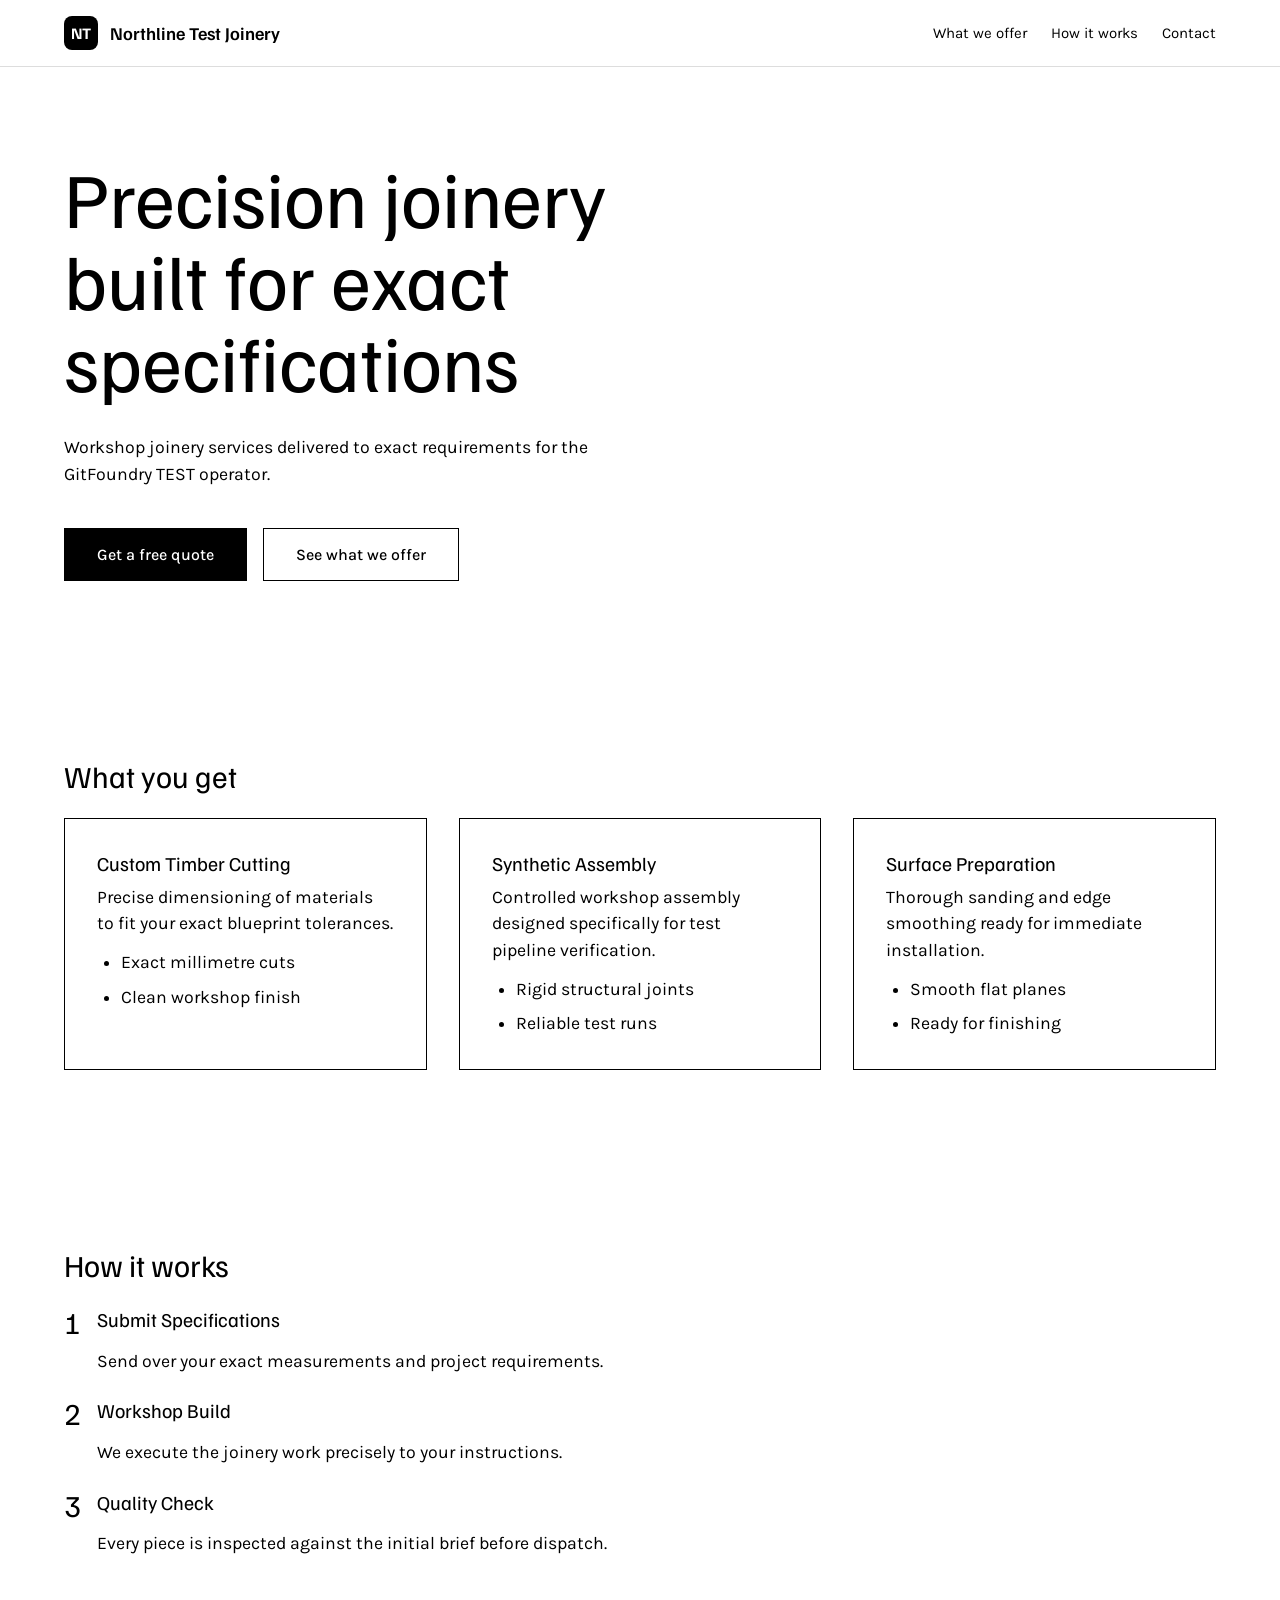
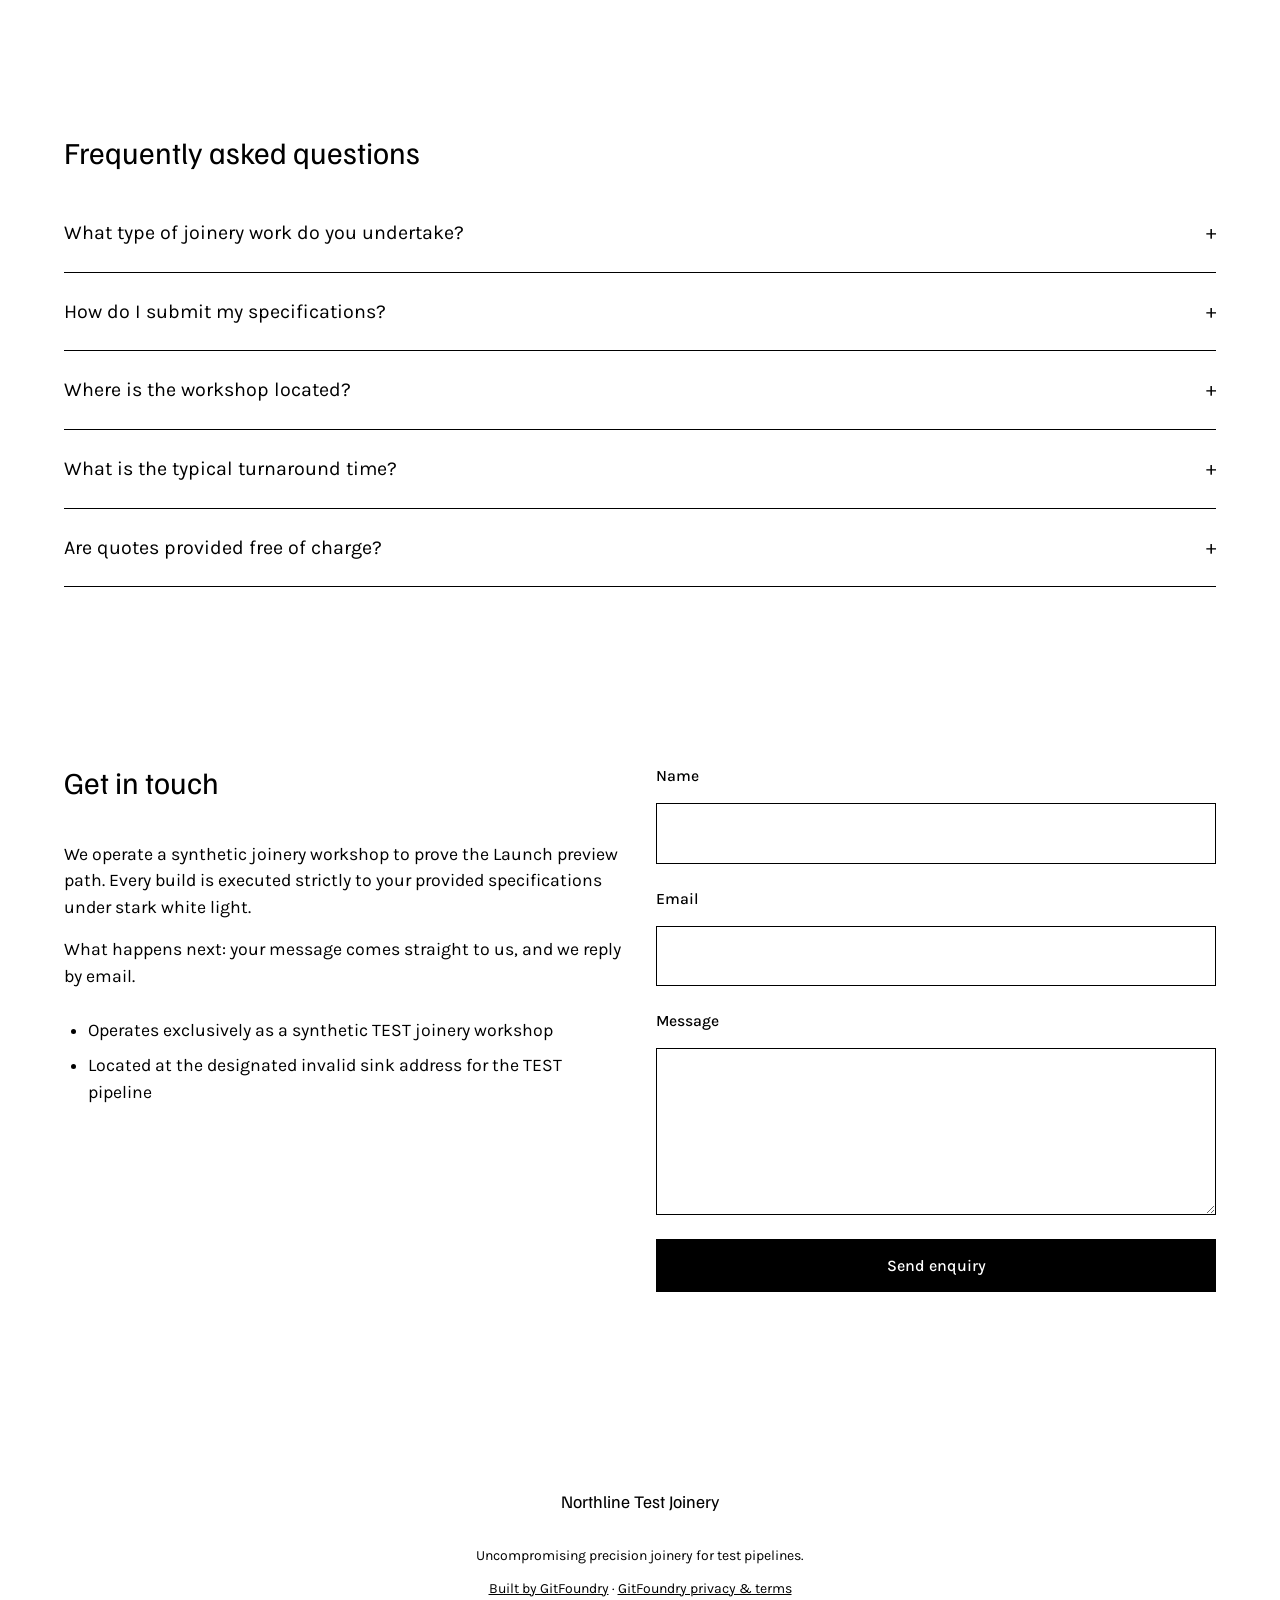
==== index.html @ b06164cd "GitFoundry candidate candidate_7e3136c881af3df0daf6dd16a09a8470bec62f436cf0f90c71e56662b619a2c9" ====
<!DOCTYPE html>
<html lang="en">
<head>
  <meta charset="UTF-8">
  <meta name="viewport" content="width=device-width, initial-scale=1.0">
  <title>Northline Test Joinery — Precision joinery built for exact specifications</title>
  <meta name="description" content="Northline Test Joinery provides precise synthetic joinery workshop services for the GitFoundry TEST operator. Contact us today to discuss your exact requirements.">
  <link rel="icon" href="favicon.svg" type="image/svg+xml">
  <link href="https://fonts.googleapis.com/css2?family=Familjen+Grotesk:wght@400..700&family=Karla:wght@300..800&display=swap" rel="stylesheet">
  <link rel="stylesheet" href="styles.css">
  <noscript><style>
  .menu-toggle { display: none !important; }
  </style></noscript>
  <meta property="og:title" content="Northline Test Joinery">
  <meta property="og:description" content="Northline Test Joinery provides precise synthetic joinery workshop services for the GitFoundry TEST operator. Contact us today to discuss your exact requirements.">
  <meta property="og:image" content="og-image.png">
  <meta property="og:url" content="index.html">
  <meta property="og:type" content="website">
  <meta name="twitter:card" content="summary_large_image">
  <script type="application/ld+json">{"@context":"https://schema.org","@type":"ProfessionalService","name":"Northline Test Joinery","description":"We operate a synthetic joinery workshop to prove the Launch preview path. Every build is executed strictly to your provided specifications under stark white light."}</script>
</head>
<body>
<a class="skip-link" href="#main">Skip to content</a>
<header class="site-header" data-mobile-nav-open="false">
  <div class="site-header__inner">
    <a class="brand" href="index.html">
      <span class="brand__mark" aria-hidden="true">NT</span>
      <span class="brand__wordmark">Northline Test Joinery</span>
    </a>
    <button type="button" class="menu-toggle" data-mobile-nav-toggle aria-controls="primary-nav" aria-expanded="false" aria-label="Toggle navigation">
      <span class="menu-toggle__bar" aria-hidden="true"></span>
      <span class="menu-toggle__bar" aria-hidden="true"></span>
      <span class="menu-toggle__bar" aria-hidden="true"></span>
    </button>
    <nav class="primary-nav" id="primary-nav" aria-label="Primary">
      <a href="#features-grid">What we offer</a>
      <a href="#how-it-works">How it works</a>
      <a href="#contact-block">Contact</a>
    </nav>
  </div>
</header>

<main id="main">
<section data-section="hero-split" data-surface="dominant" id="hero-split" class="hero-split">
  <div class="container hero-split__inner">
    <div class="hero-split__text">
      <h1 class="hero-split__headline">Precision joinery built for exact specifications</h1>
      <p class="hero-split__sub">Workshop joinery services delivered to exact requirements for the GitFoundry TEST operator.</p>
      <div class="hero-split__ctas">
        <a href="#contact" class="btn btn--primary">Get a free quote</a>
        <a href="#features-grid" class="btn btn--ghost">See what we offer</a>
      </div>
    </div>

  </div>
</section>
<section data-section="features-grid" data-surface="dominant" id="features-grid" class="features-grid">
  <div class="container">
    <h2 class="features-grid__title">What you get</h2>
    <div class="features-grid__cards">
      <article class="feature-card">
        <h3 class="feature-card__title">Custom Timber Cutting</h3>
        <p class="feature-card__desc">Precise dimensioning of materials to fit your exact blueprint tolerances.</p>
        <ul class="feature-card__bullets"><li>Exact millimetre cuts</li><li>Clean workshop finish</li></ul>
      </article>
      <article class="feature-card">
        <h3 class="feature-card__title">Synthetic Assembly</h3>
        <p class="feature-card__desc">Controlled workshop assembly designed specifically for test pipeline verification.</p>
        <ul class="feature-card__bullets"><li>Rigid structural joints</li><li>Reliable test runs</li></ul>
      </article>
      <article class="feature-card">
        <h3 class="feature-card__title">Surface Preparation</h3>
        <p class="feature-card__desc">Thorough sanding and edge smoothing ready for immediate installation.</p>
        <ul class="feature-card__bullets"><li>Smooth flat planes</li><li>Ready for finishing</li></ul>
      </article>
    </div>
  </div>
</section>
<section data-section="how-it-works" data-surface="dominant" id="how-it-works" class="how-it-works">
  <div class="container">
    <h2 class="how-it-works__title">How it works</h2>
    <ol class="how-it-works__steps">
      <li class="how-step">
        <span class="how-step__num" aria-hidden="true">1</span>
        <div class="process-step__body">
        <h3 class="how-step__heading">Submit Specifications</h3>
        <p class="how-step__desc">Send over your exact measurements and project requirements.</p>
        </div>
      </li>
      <li class="how-step">
        <span class="how-step__num" aria-hidden="true">2</span>
        <div class="process-step__body">
        <h3 class="how-step__heading">Workshop Build</h3>
        <p class="how-step__desc">We execute the joinery work precisely to your instructions.</p>
        </div>
      </li>
      <li class="how-step">
        <span class="how-step__num" aria-hidden="true">3</span>
        <div class="process-step__body">
        <h3 class="how-step__heading">Quality Check</h3>
        <p class="how-step__desc">Every piece is inspected against the initial brief before dispatch.</p>
        </div>
      </li>
    </ol>
  </div>
</section>
<section data-section="faq-accordion" data-surface="dominant" id="faq-accordion" class="faq-accordion">
  <div class="container">
    <h2 class="faq-accordion__title">Frequently asked questions</h2>
    <div class="faq-accordion__list">
      <details class="faq-item">
        <summary class="faq-item__question">What type of joinery work do you undertake?</summary>
        <div class="faq-item__answer"><p>We handle synthetic joinery workshop tasks exclusively designed to prove the Launch preview path and meet test pipeline specifications.</p></div>
      </details>
      <details class="faq-item">
        <summary class="faq-item__question">How do I submit my specifications?</summary>
        <div class="faq-item__answer"><p>Send your exact requirements directly through our contact form or call us to discuss your build parameters.</p></div>
      </details>
      <details class="faq-item">
        <summary class="faq-item__question">Where is the workshop located?</summary>
        <div class="faq-item__answer"><p>Our workshop operates at the designated invalid sink address required by the TEST pipeline.</p></div>
      </details>
      <details class="faq-item">
        <summary class="faq-item__question">What is the typical turnaround time?</summary>
        <div class="faq-item__answer"><p>Turnaround depends on the complexity of your test requirements. Contact us directly for a clear schedule on your build.</p></div>
      </details>
      <details class="faq-item">
        <summary class="faq-item__question">Are quotes provided free of charge?</summary>
        <div class="faq-item__answer"><p>Yes. We review your specifications and provide a straightforward quote before any workshop work begins.</p></div>
      </details>
    </div>
  </div>
</section>
<section data-section="contact-block" data-surface="dominant" id="contact" class="contact-block">
  <div class="container contact-block__inner" id="contact-block">
    <div class="contact-block__info">
      <h2 class="contact-block__title">Get in touch</h2>
      <p class="contact-block__about">We operate a synthetic joinery workshop to prove the Launch preview path. Every build is executed strictly to your provided specifications under stark white light.</p>
      <p class="contact-block__promise">What happens next: your message comes straight to us, and we reply by email.</p>
      <ul class="contact-block__signals"><li>Operates exclusively as a synthetic TEST joinery workshop</li><li>Located at the designated invalid sink address for the TEST pipeline</li></ul>
    </div>
    <form class="contact-block__form" action="https://gitfoundry-worker-test.gitfoundry.workers.dev/api/site-enquiry" method="POST">
      <input type="hidden" name="subject" value="Enquiry from Northline Test Joinery">
      <input type="hidden" name="page" value="index.html">
      <input type="text" name="_gotcha" tabindex="-1" autocomplete="off" aria-hidden="true" style="position:absolute;left:-9999px">
      <div class="form-field">
        <label for="contact-name" class="form-label">Name</label>
        <input id="contact-name" name="name" type="text" class="form-input" autocomplete="name" required>
      </div>
      <div class="form-field">
        <label for="contact-email" class="form-label">Email</label>
        <input id="contact-email" name="email" type="email" class="form-input" autocomplete="email" required>
      </div>
      <div class="form-field">
        <label for="contact-message" class="form-label">Message</label>
        <textarea id="contact-message" name="message" class="form-textarea" rows="5" required></textarea>
      </div>
      <button type="submit" class="btn btn--primary">Send enquiry</button>
    </form>
  </div>
</section>
</main>
<footer class="site-footer">
  <div class="container site-footer__inner">
    <p class="site-footer__brand">Northline Test Joinery</p>
    <p class="site-footer__tagline">Uncompromising precision joinery for test pipelines.</p>
    <p class="site-footer__built"><a href="https://gitfoundry.co.uk">Built by GitFoundry</a> · <a href="https://gitfoundry.co.uk/legal">GitFoundry privacy &amp; terms</a></p>
  </div>
</footer>
  <script src="mobile-nav.js" defer></script>
</body>
</html>
---- styles.css ----
/* Composable design stylesheet for style "stykka-b43fdb3c-85e9-4282-9262-1d3deb4b679d". */
/* Compiled from reviewed style data by lib/design-css.mjs. The model never writes this file. */
:root {
  --colour-dominant: #ffffff;
  --colour-on-dominant: #000000;
  --colour-supporting: #000000;
  --colour-on-supporting: #ffffff;
  --colour-accent: #000000;
  --colour-on-accent: #ffffff;
  --colour-muted: #000000;
  --colour-border: #000000;
  --colour-focus: #000000;
  --colour-on-dark-focus: #ffffff;
  --colour-error: #6b0014;
  --colour-success: #0b3d20;
  --font-display: "Familjen Grotesk", Georgia, "Times New Roman", serif;
  --font-body: "Karla", -apple-system, BlinkMacSystemFont, "Segoe UI", Roboto, Helvetica, Arial, sans-serif;
  --text-display: clamp(3.482rem, 3.0140000000000002rem + 2.34vw, 5.12rem);
  --leading-display: 1.05;
  --tracking-display: -0.02em;
  --weight-display: 400;
  --text-h1: clamp(2.176rem, 1.8834285714285715rem + 1.4628571428571429vw, 3.2rem);
  --leading-h1: 1.1;
  --tracking-h1: -0.015em;
  --weight-h1: 400;
  --text-h2: clamp(1.375rem, 1.1964285714285714rem + 0.8928571428571428vw, 2rem);
  --leading-h2: 1.15;
  --tracking-h2: -0.01em;
  --weight-h2: 400;
  --text-h3: clamp(1.125rem, 1.0892857142857142rem + 0.17857142857142858vw, 1.25rem);
  --leading-h3: 1.25;
  --tracking-h3: 0em;
  --weight-h3: 400;
  --text-body: clamp(1rem, 0.9642857142857143rem + 0.17857142857142858vw, 1.125rem);
  --leading-body: 1.5;
  --tracking-body: 0em;
  --weight-body: 400;
  --text-small: 0.875rem;
  --leading-small: 1.4;
  --tracking-small: 0em;
  --weight-small: 400;
  --text-label: clamp(0.875rem, 0.8392857142857143rem + 0.17857142857142858vw, 1rem);
  --leading-label: 1.4;
  --tracking-label: 0.01em;
  --weight-label: 500;
  --text-button: 1rem;
  --leading-button: 1.2;
  --tracking-button: 0em;
  --weight-button: 500;
  --measure: 79ch;
  --space-0: 0.25rem;
  --space-1: 0.5rem;
  --space-2: 0.75rem;
  --space-3: 1rem;
  --space-4: 1.5rem;
  --space-5: 2rem;
  --space-6: 3rem;
  --space-7: 4rem;
  --space-8: 6rem;
  --gutter: clamp(1rem, 0.7142857142857143rem + 1.4285714285714286vw, 2rem);
  --section-gap: clamp(3rem, 2.142857142857143rem + 4.285714285714286vw, 6rem);
  --content-max: 72rem;
  --radius: 0rem;
  --shadow: none;
  --colour-action: var(--colour-supporting);
  --colour-on-action: var(--colour-on-supporting);
  --card-border: 1px solid var(--colour-border);
  --card-shadow: none;
  --control-min-height: 44px;
  --motion-fast: 120ms;
  --motion-normal: 200ms;
  --motion-slow: 320ms;
  --easing: cubic-bezier(0.2, 0, 0, 1);
}

*, *::before, *::after { box-sizing: border-box; }

body {
  margin: 0;
  font-family: var(--font-body);
  font-size: var(--text-body);
  line-height: var(--leading-body);
  background: var(--colour-dominant);
  color: var(--colour-on-dominant);
  overflow-wrap: anywhere;
}

/* anywhere, not break-word: only anywhere shrinks the min-content size, so a
   long word in a grid or flex child wraps instead of widening its track and
   bursting the page under 200% text enlargement. */
h1, h2, h3 { text-wrap: balance; overflow-wrap: anywhere; }

h1 {
  font-family: var(--font-display);
  font-size: var(--text-h1);
  font-weight: var(--weight-h1);
  line-height: var(--leading-h1);
  letter-spacing: var(--tracking-h1)em;
  margin-block: var(--space-6) var(--space-4);
}

h2 {
  font-family: var(--font-display);
  font-size: var(--text-h2);
  font-weight: var(--weight-h2);
  line-height: var(--leading-h2);
  letter-spacing: var(--tracking-h2)em;
  margin-block: var(--space-6) var(--space-3);
}

h3 {
  font-family: var(--font-display);
  font-size: var(--text-h3);
  font-weight: var(--weight-h3);
  line-height: var(--leading-h3);
  letter-spacing: var(--tracking-h3)em;
  margin-block: var(--space-5) var(--space-3);
}

p { max-width: var(--measure); }

small {
  font-size: var(--text-small);
  line-height: var(--leading-small);
}

label, .form-label {
  display: block;
  font-size: var(--text-label);
  font-weight: var(--weight-label);
  line-height: var(--leading-label);
  letter-spacing: var(--tracking-label)em;
  margin-block-end: var(--space-1);
}

.page-title {
  font-family: var(--font-display);
  font-size: var(--text-display);
  font-weight: var(--weight-display);
  line-height: var(--leading-display);
  letter-spacing: var(--tracking-display)em;
  /* An inner page's title sits outside a container: keep it inside the same gutters. */
  width: min(100% - (2 * var(--gutter)), var(--content-max));
  margin-inline: auto;
  padding-block-start: var(--section-gap);
  overflow-wrap: anywhere;
}

/* Semantic surfaces: every section colour resolves through these variables,
   so text always sits on its measured on-colour. */
[data-surface="dominant"] {
  --surface: var(--colour-dominant);
  --ink: var(--colour-on-dominant);
  background: var(--surface);
  color: var(--ink);
}

[data-surface="supporting"] {
  --surface: var(--colour-supporting);
  --ink: var(--colour-on-supporting);
  background: var(--surface);
  color: var(--ink);
}

[data-surface] :is(h1, h2, h3, p) { color: inherit; }

/* Plain links inherit their surface ink. Button-links are excluded: their
   colours come from the button rules below, and this selector would otherwise
   out-specify .btn--primary and paint accent buttons in body text. */
[data-surface] a:not(.btn) { color: inherit; }

/* Document rhythm: tight groups, generous separation. */
.container {
  width: min(100% - (2 * var(--gutter)), var(--content-max));
  margin-inline: auto;
}

main > section { padding-block: var(--section-gap); }

/* Hero compositions. */
.hero-centered__inner,
.hero-split__inner,
.hero-banner__inner {
  display: grid;
  gap: var(--space-5);
  align-items: center;
}

.hero-centered__headline,
.hero-split__headline,
.hero-banner__headline {
  font-family: var(--font-display);
  font-size: var(--text-display);
  font-weight: var(--weight-display);
  line-height: var(--leading-display);
  letter-spacing: var(--tracking-display)em;
  margin-block: 0 var(--space-3);
  /* No ch cap here: ch scales with font-size, so it cannot constrain a
     headline that is simply too large for its copy. Length is governed by the
     display scale in the style record instead. */
}

.hero-note {
  padding: var(--space-5);
  border-radius: var(--radius);
}

/* Feature compositions. */
.features-list__items { list-style: none; margin: 0; padding: 0; display: grid; gap: var(--space-4); }
.features-grid__cards { display: grid; gap: var(--space-5); }
.feature-card {
  padding: var(--space-5);
  border: var(--card-border);
  border-radius: var(--radius);
  box-shadow: var(--card-shadow);
}

/* Founder composition. */
.founder-story__inner { display: grid; gap: var(--space-5); align-items: start; }
.founder-story__image img { width: 100%; height: auto; display: block; border-radius: var(--radius); }

/* Process compositions. */
.process-steps__list,
.how-it-works__steps { list-style: none; margin: 0; padding: 0; display: grid; gap: var(--space-4); }

/* FAQ disclosures. */
details.faq-item { border-block-end: 1px solid var(--colour-border); padding-block: var(--space-3); }
details.faq-item summary {
  cursor: pointer;
  font-size: var(--text-h3);
  font-weight: var(--weight-h3);
  padding-block: var(--space-1);
  min-height: 44px;
}

/* Conversion compositions. */
.waitlist-capture__row { display: grid; gap: var(--space-3); }
.contact-block__inner { display: grid; gap: var(--space-5); }

/* Section roots: in-page anchors land with breathing room. Listing every
   root also keeps validator class coverage honest on the new path. */
.hero-centered,
.hero-split,
.hero-banner,
.features-list,
.features-grid,
.problem-solution,
.founder-story,
.process-steps,
.how-it-works,
.faq-accordion,
.cta-banner,
.waitlist-capture,
.contact-block,
.editorial-intro,
.manifesto-band,
.outcomes-band,
.capability-rows,
.work-index,
.image-triptych,
.client-logos { scroll-margin-top: var(--space-4); }

.waitlist-capture__inner { display: grid; gap: var(--space-4); align-content: start; }

/* Section element vocabulary: every class the catalogue renderers emit gets
   a token-driven rule, so validator class coverage holds on the new path. */
.hero-centered__copy,
.hero-split__text {
  display: grid;
  gap: var(--space-3);
  align-content: start;
}

.hero-centered__kicker,
.process-steps__eyebrow,
.founder-story__eyebrow,
.waitlist-capture__eyebrow,
.problem-solution__label {
  font-size: var(--text-label);
  font-weight: var(--weight-label);
  line-height: var(--leading-label);
  letter-spacing: var(--tracking-label)em;
  margin-block: 0 var(--space-2);
}

.hero-centered__sub,
.hero-split__sub,
.hero-banner__sub {
  font-size: var(--text-body);
  line-height: var(--leading-body);
  margin-block: 0 var(--space-4);
}

.hero-centered__ctas,
.hero-split__ctas {
  display: flex;
  flex-wrap: wrap;
  gap: var(--space-3);
  align-items: center;
}

/* WCAG 2.5.8 gives a standalone link a 24px minimum target. Declare it: left
   to the body leading, a style with tighter leading drops under the floor. */
.hero-centered__text-link {
  font-weight: var(--weight-button);
  text-underline-offset: 3px;
  display: inline-flex;
  align-items: center;
  min-height: 24px;
}

.hero-note {
  padding: var(--space-5);
  border-radius: var(--radius);
}

.hero-note__label {
  font-size: var(--text-label);
  font-weight: var(--weight-label);
  letter-spacing: var(--tracking-label)em;
  margin-block: 0 var(--space-2);
}

.hero-note__title {
  font-family: var(--font-display);
  font-size: var(--text-h3);
  font-weight: var(--weight-h3);
  line-height: var(--leading-h3);
  margin-block: 0 var(--space-2);
}

.hero-note__rule {
  border-block-start: 1px solid currentColor;
  opacity: 0.55;
  margin-block: var(--space-3);
}

.hero-note__body { margin-block: 0 var(--space-2); }
.hero-note__signoff { font-size: var(--text-small); margin-block: 0; }

.hero-split__image img { width: 100%; height: auto; display: block; border-radius: var(--radius); }

.features-list__title,
.features-grid__title,
.process-steps__title,
.how-it-works__title,
.faq-accordion__title,
.founder-story__title,
.contact-block__title,
.waitlist-capture__title,
.problem-solution__headline {
  font-family: var(--font-display);
  font-size: var(--text-h2);
  font-weight: var(--weight-h2);
  line-height: var(--leading-h2);
  letter-spacing: var(--tracking-h2)em;
  margin-block: 0 var(--space-4);
}

.hero-centered__inner:not(:has(.hero-note)) { grid-template-columns: 1fr; }

.features-list__item {
  display: grid;
  grid-template-columns: 1fr;
  gap: var(--space-3);
  padding-block: var(--space-3);
  border-block-start: 1px solid var(--colour-border);
}

.features-list__item:last-child { border-block-end: 1px solid var(--colour-border); }

.features-list__num {
  font-family: var(--font-display);
  font-size: var(--text-h3);
  font-weight: var(--weight-h3);
}

.features-list__body { display: grid; gap: var(--space-1); align-content: start; }

.features-list__name,
.feature-card__title,
.process-step__heading,
.how-step__heading {
  font-family: var(--font-display);
  font-size: var(--text-h3);
  font-weight: var(--weight-h3);
  line-height: var(--leading-h3);
  margin-block: 0 var(--space-1);
}

.features-list__desc,
.feature-card__desc,
.process-step__desc,
.how-step__desc { margin-block: 0; }

.features-list__bullets,
.feature-card__bullets,
.founder-story__signals,
.contact-block__signals {
  margin: var(--space-2) 0 0;
  padding-inline-start: var(--space-4);
  display: grid;
  gap: var(--space-1);
}

.problem-solution__inner { display: grid; gap: var(--space-5); }
.problem-solution__problem, .problem-solution__answer { display: grid; gap: var(--space-2); align-content: start; }
.problem-solution__body { margin-block: 0; }
.problem-solution__product {
  font-family: var(--font-display);
  font-size: var(--text-h3);
  font-weight: var(--weight-h3);
  margin-block: 0;
}

.founder-story__text { display: grid; gap: var(--space-2); align-content: start; }
.founder-story__body { margin-block: 0; }
.founder-story__subhead {
  font-family: var(--font-display);
  font-size: var(--text-h3);
  font-weight: var(--weight-h3);
  margin-block: var(--space-3) var(--space-1);
}
.founder-story__steps { margin: 0; padding-inline-start: var(--space-4); display: grid; gap: var(--space-1); }
.founder-story--no-image .founder-story__inner { grid-template-columns: 1fr; }

.process-steps__intro { display: grid; gap: var(--space-1); margin-block-end: var(--space-4); }
.process-step,
.how-step {
  display: grid;
  grid-template-columns: auto 1fr;
  gap: var(--space-3);
}
.process-step__body { display: grid; gap: var(--space-1); align-content: start; }
.process-step__num,
.how-step__num {
  font-family: var(--font-display);
  font-size: var(--text-h2);
  font-weight: var(--weight-h2);
  line-height: 1;
}

.faq-accordion__list { display: grid; }
.faq-item__question { display: flex; justify-content: space-between; align-items: baseline; gap: var(--space-3); cursor: pointer; list-style: none; }
.faq-item__question::-webkit-details-marker { display: none; }
.faq-item__question::after { content: "+"; flex: 0 0 auto; }
details[open] > .faq-item__question::after { content: "−"; }
.faq-item__answer p { margin-block: var(--space-2) 0; }

.cta-banner__inner { display: grid; gap: var(--space-3); justify-items: start; }
.cta-banner__hook { font-size: var(--text-h3); line-height: var(--leading-h3); margin-block: 0; }

.waitlist-capture__intro { display: grid; gap: var(--space-1); }
.waitlist-capture__form { display: grid; gap: var(--space-3); }
.waitlist-capture__label { margin-block-end: 0; }
/* 2026-09-10 — was white-space: nowrap, which defeated the grid/flex
   blowout guard (.waitlist-capture__row > *, line ~562) that every other
   button in this design system relies on to wrap instead of bursting the
   page under text enlargement. Explicit white-space: normal documents that
   decision and keeps this selector defined (validate-site.mjs requires
   every rendered class to have a rule). */
.waitlist-capture__btn { white-space: normal; }

.contact-block__info { display: grid; gap: var(--space-3); align-content: start; }
.contact-block__about,
.contact-block__hours,
.contact-block__promise { margin-block: 0; }
.contact-block__form { display: grid; gap: 0; align-content: start; }

.site-footer__inner { display: grid; gap: var(--space-2); }
.site-footer__brand { font-family: var(--font-display); font-weight: var(--weight-h3); }
.site-footer__tagline,
.site-footer__built { font-size: var(--text-small); margin-block: 0; }
/* The credit link must read on the footer's own surface, not the browser's default blue. */
.site-footer__built a { color: inherit; text-decoration: underline; }

/* Actions: primary rides the accent pair, secondary the supporting pair. */
.btn, button {
  font-family: var(--font-body);
  font-size: var(--text-button);
  font-weight: var(--weight-button);
  line-height: var(--leading-button);
  letter-spacing: var(--tracking-button)em;
}

.btn {
  display: inline-flex;
  align-items: center;
  justify-content: center;
  min-height: var(--control-min-height);
  padding: var(--space-3) var(--space-5);
  border-radius: var(--radius);
  text-decoration: none;
  border: 1px solid transparent;
}

.btn--primary {
  background: var(--colour-action);
  color: var(--colour-on-action);
}

.btn--ghost {
  background: transparent;
  border-color: currentColor;
  color: var(--colour-supporting);
}

[data-surface="supporting"] .btn--ghost { color: var(--colour-on-supporting); }

/* Form controls. */
.form-input, .form-textarea, .waitlist-capture__input {
  width: 100%;
  min-height: var(--control-min-height);
  padding: var(--space-3);
  font: inherit;
  color: inherit;
  background: transparent;
  border: 1px solid var(--colour-border);
  border-radius: var(--radius);
}

.form-field { display: grid; gap: var(--space-1); margin-block-end: var(--space-4); }
.form-error { color: var(--colour-error); font-weight: 600; }

/* Grid/flex blowout guard: text-bearing grid and flex children must shrink
   below their min-content size, or a long word bursts the page under text
   enlargement instead of wrapping. */
.hero-centered__inner > *,
.hero-split__inner > *,
.features-grid__cards > *,
.founder-story__inner > *,
.contact-block__inner > *,
.waitlist-capture__inner > *,
.waitlist-capture__row > *,
.problem-solution__inner > *,
.cta-banner__inner > *,
.hero-centered__ctas > *,
.hero-split__ctas > * {
  min-width: 0;
}

/* Navigation tokens for the polish-installed header. The header block owns
   colours and type size; these additive rules own layout and touch targets.
   (An earlier .site-nav block styled nothing — the header emits
   .primary-nav — so these target the real classes.) */
.primary-nav { display: flex; flex-wrap: wrap; gap: var(--space-3); align-items: center; }
.primary-nav a { text-decoration: none; padding-block: 0.25rem; }
.primary-nav a:hover { text-decoration: underline; text-underline-offset: 3px; }

/* The shared header toggle ships at 38px; the product default is 44px.
   min-height here does not disturb the header block's own box rules. */
.menu-toggle { min-height: 44px; }

/* Footer. */
.site-footer { padding-block: var(--section-gap) var(--space-5); }

/* State changes only: focus, hover, pressed. No entrance choreography, and
   never opacity zero as a prerequisite for visible content. */
a, button, .btn, input, textarea, summary {
  transition:
    color var(--motion-fast) var(--easing),
    background-color var(--motion-normal) var(--easing),
    border-color var(--motion-fast) var(--easing),
    box-shadow var(--motion-normal) var(--easing);
}

a:hover { text-decoration-thickness: 2px; }
.btn--primary:hover { filter: brightness(1.06); }
.btn--primary:active { filter: brightness(0.96); }
.btn:disabled, button:disabled { opacity: 0.55; cursor: not-allowed; }

:focus-visible {
  outline: 3px solid var(--colour-focus);
  outline-offset: 2px;
}

[data-surface="supporting"] :focus-visible { outline-color: var(--colour-on-dark-focus); }

@media (prefers-reduced-motion: reduce) {
  *, *::before, *::after {
    animation-duration: 0.01ms !important;
    animation-iteration-count: 1 !important;
    transition-duration: 0.01ms !important;
    scroll-behavior: auto !important;
  }
  html { scroll-behavior: auto; }
}

/* ── Hero atmosphere ───────────────────────────────────────────────────────
   A colour field drawn from the style's own palette. No image file, nothing
   licensed, nothing to store, and each style tints itself. Overlapping soft
   radial gradients read as depth the way a photograph does, without one.
   The scrim is what guarantees the text contrast — a gradient behind text
   cannot be measured, so it is never trusted on its own. */
.hero-atmosphere {
  position: relative;
  isolation: isolate;
  display: grid;
  align-items: end;
  min-height: min(86vh, 44rem);
  overflow: hidden;
  background: var(--colour-dominant);
  color: var(--colour-on-dominant);
}

.hero-atmosphere__field {
  position: absolute;
  inset: 0;
  z-index: -2;
  background: radial-gradient(120% 90% at 14% 12%, color-mix(in oklab, var(--colour-accent) 16%, var(--colour-dominant)) 0%, transparent 62%),
    radial-gradient(110% 100% at 86% 78%, color-mix(in oklab, var(--colour-muted) 12%, var(--colour-dominant)) 0%, transparent 70%),
    var(--colour-dominant);
}

/* Fixed, measurable darkening so the on-supporting ink always clears its
   contrast threshold regardless of where the gradient stops happen to land. */
.hero-atmosphere__scrim {
  position: absolute;
  inset: 0;
  z-index: -1;
  background: linear-gradient(to top, rgba(255, 255, 255, 0.35) 0%, rgba(255, 255, 255, 0.15) 60%, rgba(255, 255, 255, 0.05) 100%);
}

.hero-atmosphere__inner {
  padding-block: var(--section-gap);
  display: grid;
  justify-items: start;
  gap: var(--space-2);
}

.hero-atmosphere__kicker {
  font-size: var(--text-small);
  font-weight: var(--weight-label);
  letter-spacing: 0.14em;
  text-transform: uppercase;
  margin-block: 0;
  opacity: 0.85;
}

.hero-atmosphere__headline {
  font-family: var(--font-display);
  font-size: var(--text-display);
  font-weight: var(--weight-display);
  line-height: var(--leading-display);
  letter-spacing: var(--tracking-display)em;
  margin-block: 0 var(--space-2);
  max-width: 20ch;
}

.hero-atmosphere__sub {
  font-size: var(--text-body);
  line-height: var(--leading-body);
  margin-block: 0 var(--space-4);
  opacity: 0.92;
}

.hero-atmosphere__ctas {
  display: flex;
  flex-wrap: wrap;
  gap: var(--space-3);
  align-items: center;
}

.hero-atmosphere__ctas > * { min-width: 0; }

.hero-atmosphere__text-link {
  font-weight: var(--weight-button);
  text-underline-offset: 3px;
  display: inline-flex;
  align-items: center;
  min-height: 24px;
}

/* ── Editorial sections ────────────────────────────────────────────────────
   Asymmetric grids: a small-caps label in the left margin, a large headline,
   body copy in a middle column and a list on the right. Mobile-first, so each
   block is a readable stack until there is width for the real composition. */

/* A bleed section lets its own background and any full-width child run edge to
   edge. A .container child keeps its inset: the colour field bleeds, the words
   inside it do not. Without the :not() the container lost its gutter and text
   sat flush against the viewport edge. */
.section--bleed { padding-inline: 0; }
.section--bleed > *:not(.container) { width: 100%; max-width: none; margin-inline: 0; }

.editorial-intro__label,
.manifesto-band__label,
.outcomes-band__label,
.capability-rows__label,
.work-index__label,
.client-logos__label {
  font-size: var(--text-small);
  font-weight: var(--weight-label);
  letter-spacing: 0.12em;
  text-transform: uppercase;
  color: var(--colour-muted);
  margin-block: 0 var(--space-3);
}

[data-surface="supporting"] :is(.editorial-intro__label, .manifesto-band__label, .outcomes-band__label, .capability-rows__label, .work-index__label, .client-logos__label) {
  color: inherit;
  opacity: 0.72;
}

.editorial-intro__grid,
.manifesto-band__grid,
.outcomes-band__grid,
.capability-rows__grid,
.work-index__grid,
.client-logos__grid {
  display: grid;
  gap: var(--space-4);
  align-items: start;
}

/* h1 scale, not the hero's display scale. At display scale in these tracks a
   headline broke mid-word: overflow-wrap:anywhere is the safety net that stops
   a grid track bursting, and it splits a word that cannot fit, so the scale has
   to suit the column rather than the wrap mode being loosened. */
.manifesto-band__headline,
.outcomes-band__headline {
  font-family: var(--font-display);
  font-size: var(--text-h1);
  font-weight: var(--weight-display);
  line-height: var(--leading-h1);
  letter-spacing: var(--tracking-h1)em;
  margin-block: 0 var(--space-4);
  max-width: 16ch;
}

/* The introduction is a normal section, with the same heading hierarchy as
   services and FAQs. Its label sits above two balanced content columns. */
.editorial-intro__label { margin-block: 0; }
.editorial-intro__headline {
  font-family: var(--font-display);
  font-size: var(--text-h2);
  font-weight: var(--weight-h2);
  line-height: var(--leading-h2);
  letter-spacing: var(--tracking-h2);
  margin-block: 0;
  max-width: none;
}
.editorial-intro__body p { margin: 0; max-width: 42ch; }

/* Sits beside its own label in a narrower column, so it takes the step below
   the intro and manifesto headlines. */
.capability-rows__headline {
  font-family: var(--font-display);
  font-size: var(--text-h2);
  font-weight: var(--weight-h2);
  line-height: var(--leading-h2);
  letter-spacing: var(--tracking-h2)em;
  margin-block: 0 var(--space-4);
  max-width: 14ch;
}

.editorial-intro__body p,
.manifesto-band__body p { margin-block: 0 var(--space-3); }

.editorial-intro__keywords {
  list-style: none;
  margin: 0;
  padding: 0;
  display: grid;
  gap: var(--space-1);
  font-size: var(--text-small);
  letter-spacing: 0.1em;
  text-transform: uppercase;
  color: var(--colour-muted);
}

[data-surface="supporting"] .editorial-intro__keywords { color: inherit; opacity: 0.72; }

.outcomes-band__items {
  list-style: none;
  margin: 0;
  padding: 0;
  display: grid;
  gap: var(--space-4);
}

.outcomes-band__item {
  border-inline-start: 1px solid var(--colour-border);
  padding-inline-start: var(--space-3);
  min-width: 0;
}

[data-surface="supporting"] .outcomes-band__item { border-inline-start-color: currentColor; }

.outcomes-band__item-text {
  display: block;
  font-family: var(--font-display);
  font-size: var(--text-h3);
  line-height: var(--leading-h3);
}

.capability-rows__rows,
.work-index__rows {
  list-style: none;
  margin: 0;
  padding: 0;
  display: grid;
  gap: var(--space-4);
}

.capability-rows__row,
.work-index__row {
  display: grid;
  gap: var(--space-2);
  align-items: start;
  padding-block-end: var(--space-4);
  border-block-end: 1px solid var(--colour-border);
  min-width: 0;
}

[data-surface="supporting"] :is(.capability-rows__row, .work-index__row) { border-block-end-color: currentColor; }

.capability-rows__num,
.work-index__num {
  font-size: var(--text-small);
  color: var(--colour-muted);
  font-variant-numeric: tabular-nums;
}

[data-surface="supporting"] :is(.capability-rows__num, .work-index__num) { color: inherit; opacity: 0.72; }

.capability-rows__name,
.work-index__title {
  font-family: var(--font-display);
  font-size: var(--text-h3);
  font-weight: var(--weight-h3);
  line-height: var(--leading-h3);
  margin-block: 0 var(--space-1);
}

.work-index__title { display: block; }
/* Body stacks the row title over its description inside the row grid. */
.capability-rows__body {
  display: grid;
  gap: var(--space-1);
  align-content: start;
  min-width: 0;
}
.capability-rows__desc,
.work-index__desc { margin-block: 0; }

.capability-rows__media img,
.work-index__thumb img {
  width: 100%;
  height: auto;
  display: block;
  border-radius: var(--radius);
}

.image-triptych__cards {
  list-style: none;
  margin: 0;
  padding: 0;
  display: grid;
  gap: 1px;
}

.image-triptych__card {
  position: relative;
  display: grid;
  align-content: end;
  gap: var(--space-1);
  min-height: 18rem;
  padding: var(--space-5);
  background: var(--colour-supporting);
  color: var(--colour-on-supporting);
  overflow: hidden;
  min-width: 0;
}

.image-triptych__img {
  position: absolute;
  inset: 0;
  width: 100%;
  height: 100%;
  object-fit: cover;
}

.image-triptych__title,
.image-triptych__meta { position: relative; z-index: 1; }

/* Card text sits at the foot of the card over the photograph, so a scrim
   holds the supporting colour behind the words: the bottom of the card
   is the supporting surface itself, where the on-supporting ink already meets
   the 4.5:1 contract. Bright and dark photographs were verified in the
   browser gate (Package 5 fault injection). */
.image-triptych__card::after {
  content: "";
  position: absolute;
  inset: 0;
  background: linear-gradient(to top, var(--colour-supporting) 0%, var(--colour-supporting) 38%, transparent 72%);
  pointer-events: none;
}

/* Deliberate photo-free fallback: without photographs the cards need no
   photographic height, and the marker keeps the validator honest about the
   choice instead of passing silently. */
.image-triptych--no-photos .image-triptych__card { min-height: auto; }
.image-triptych--no-photos .image-triptych__card::after { content: none; }

.image-triptych__title {
  font-family: var(--font-display);
  font-size: var(--text-h2);
  font-weight: var(--weight-h2);
  line-height: var(--leading-h2);
}

.image-triptych__meta {
  font-size: var(--text-small);
  letter-spacing: 0.1em;
  opacity: 0.8;
}

.client-logos__items {
  list-style: none;
  margin: 0;
  padding: 0;
  display: flex;
  flex-wrap: wrap;
  gap: var(--space-4);
  align-items: center;
}

.client-logos__item {
  font-family: var(--font-display);
  font-size: var(--text-h3);
  line-height: var(--leading-h3);
  color: var(--colour-muted);
  min-width: 0;
}

[data-surface="supporting"] .client-logos__item { color: inherit; }

/* Grid/flex blowout guard for the editorial children. */
.editorial-intro__grid > *,
.manifesto-band__grid > *,
.outcomes-band__grid > *,
.capability-rows__grid > *,
.work-index__grid > *,
.client-logos__grid > *,
.outcomes-band__items > *,
.image-triptych__cards > *,
.capability-rows__row > *,
.work-index__row > * { min-width: 0; }

/* Mobile-first: single column stacks; wider layouts arrive with width. */
@media (min-width: 48rem) {
  .hero-split__inner { grid-template-columns: 1fr 1fr; }
  .features-grid__cards { grid-template-columns: repeat(2, 1fr); }
  .founder-story__inner { grid-template-columns: 0.9fr 1.1fr; }
  .contact-block__inner { grid-template-columns: 1fr 1fr; }
  .waitlist-capture__row { grid-template-columns: 1fr auto; }
}

@media (min-width: 64rem) {
  .features-grid__cards { grid-template-columns: repeat(3, 1fr); }
  .hero-centered__inner { grid-template-columns: 1.2fr 0.8fr; }

  /* Introduction: quiet label row, then heading and supporting copy. */
  .editorial-intro__grid { grid-template-columns: 1fr 1fr; column-gap: var(--space-7); row-gap: var(--space-4); }
  .editorial-intro__label { grid-column: 1 / -1; }
  .editorial-intro__headline { grid-column: 1; margin-block-end: 0; }
  .editorial-intro__body { grid-column: 2; }
  .editorial-intro__keywords { grid-column: 2; }

  .manifesto-band__grid { grid-template-columns: 9rem 1.6fr 1fr; column-gap: var(--space-5); }
  .manifesto-band__label { grid-column: 1; }
  .manifesto-band__headline { grid-column: 2; margin-block-end: 0; }
  .manifesto-band__body { grid-column: 3; }

  .outcomes-band__grid { grid-template-columns: 10rem 1fr; column-gap: var(--space-5); }
  .outcomes-band__label { grid-column: 1; grid-row: 1; }
  .outcomes-band__headline { grid-column: 2; grid-row: 1; }
  .outcomes-band__items { grid-column: 2; grid-row: 2; grid-auto-flow: column; grid-auto-columns: 1fr; }

  .capability-rows__grid { grid-template-columns: 18rem 1fr; grid-template-rows: min-content 1fr; align-content: start; column-gap: var(--space-5); }
  .capability-rows__label { grid-column: 1; grid-row: 1; }
  .capability-rows__headline { grid-column: 1; grid-row: 2; align-self: start; margin-block-end: 0; }
  .capability-rows__rows { grid-column: 2; grid-row: 1 / span 2; }
  .capability-rows__row { grid-template-columns: 4rem 1fr 12rem; column-gap: var(--space-4); }

  .work-index__grid { grid-template-columns: 10rem 1fr; column-gap: var(--space-5); }
  .work-index__rows { grid-column: 2; }
  .work-index__row { grid-template-columns: 4rem 12rem 1fr 10rem; column-gap: var(--space-4); align-items: baseline; }

  .client-logos__grid { grid-template-columns: 10rem 1fr; column-gap: var(--space-5); }

  .image-triptych__cards { grid-template-columns: repeat(3, 1fr); }
}

/* structural patches */
@media (min-width: 700px) { .features-grid__cards:has(.feature-card:nth-child(4)):not(:has(.feature-card:nth-child(5))){ grid-template-columns:repeat(2,1fr); } }
.hero-centered > p, .hero-centered__inner > p, .site-footer p, .section-heading > p { margin-inline:auto; }
section { padding-block: clamp(3rem, 6vw, 6rem); }
main, section, [class*="__inner"] { min-width: 0; max-width: 100%; }
h1, h2, h3, h4, h5, h6, p { overflow-wrap: anywhere; }

/* header-owned-by-polish-pack */
/* Polish pack owns this block. The validator checks the marker is present and
   the rule counts are unchanged. If you change it, run npm test. */
/* Skip link: off-screen until focused. ucas-0001 shipped a class-less one with
   no rule anywhere, so "Skip to content" sat on top of the header on every
   page. Owned here for the same reason the header is. */
.skip-link { position: absolute; left: -9999px; top: 0; z-index: 100; padding: 12px 20px; background: #000000; color: #ffffff; text-decoration: none; }
.skip-link:focus { left: 0; }
.site-header { background: #ffffff; border-bottom: 1px solid #00000022; font-family: Karla; position: relative; }
.site-header__inner { max-width: 1200px; margin: 0 auto; padding: 16px 24px; display: flex; align-items: center; gap: 24px; }
.brand { display: inline-flex; align-items: center; gap: 12px; text-decoration: none; color: #000000; }
.brand__mark { display: inline-grid; place-items: center; width: 34px; height: 34px; border-radius: 8px; background: #000000; color: #ffffff; font-family: Familjen Grotesk; font-weight: 700; font-size: 16px; letter-spacing: 0.02em; }
.brand__wordmark { font-family: Familjen Grotesk; font-weight: 600; font-size: 18px; }
.primary-nav { display: flex; gap: 24px; margin-left: auto; align-items: center; }
.primary-nav a { color: #000000; text-decoration: none; font-size: 15px; }
.primary-nav a:hover, .primary-nav a:focus { color: #000000; }
.menu-toggle { display: none; background: transparent; border: 0; padding: 8px; cursor: pointer; }
.menu-toggle__bar { display: block; width: 22px; height: 2px; background: #000000; margin: 4px 0; }
/* launch-minimal: brand + one link, and deliberately no burger to reveal it.
   The mobile rules below turn .primary-nav into a toggle-revealed panel, which
   on this mode would hide the only way to reach the waitlist at phone width —
   the exact failure lib/browser-quality.mjs raises as
   'launch-minimal-waitlist-invisible'. Higher specificity than the .primary-nav
   rules below, so it holds at every width regardless of source order. This is a
   reachability rule, not a styling choice; the mode's appearance is otherwise
   whatever the shared header rules above give it. */
.site-header--minimal .primary-nav { position: static; display: flex; padding: 0; border-bottom: 0; box-shadow: none; margin-left: auto; }
.site-header--minimal .menu-toggle { display: none; }
@media (max-width: 768px) {
  .menu-toggle { display: inline-block; }
  /* Mobile panel: a 1px palette-tinted border-bottom gives the menu a clear end
     on long link lists, and a palette-aware (primary-with-alpha) shadow keeps
     the popover inside the brand's own visual world instead of looking like a
     foreign element stacked on top of the page. The shadow replaces the
     hardcoded black rgba(0,0,0,0.06) the prior rule shipped, which read as a
     default browser popover on a designed page. */
  .primary-nav { position: absolute; top: 100%; left: 0; right: 0; background: #ffffff; flex-direction: column; align-items: stretch; padding: 16px 24px; gap: 12px; display: none; border-bottom: 1px solid #00000022; box-shadow: 0 8px 24px #00000040; }
  html[data-js="true"] .site-header[data-mobile-nav-open="false"] .primary-nav { display: none; }
  html[data-js="true"] .site-header[data-mobile-nav-open="true"] .primary-nav { display: flex; }
}
html[data-reduced-motion="true"] .site-header, html[data-reduced-motion="true"] .primary-nav { transition: none !important; }
/* end header-owned-by-polish-pack */
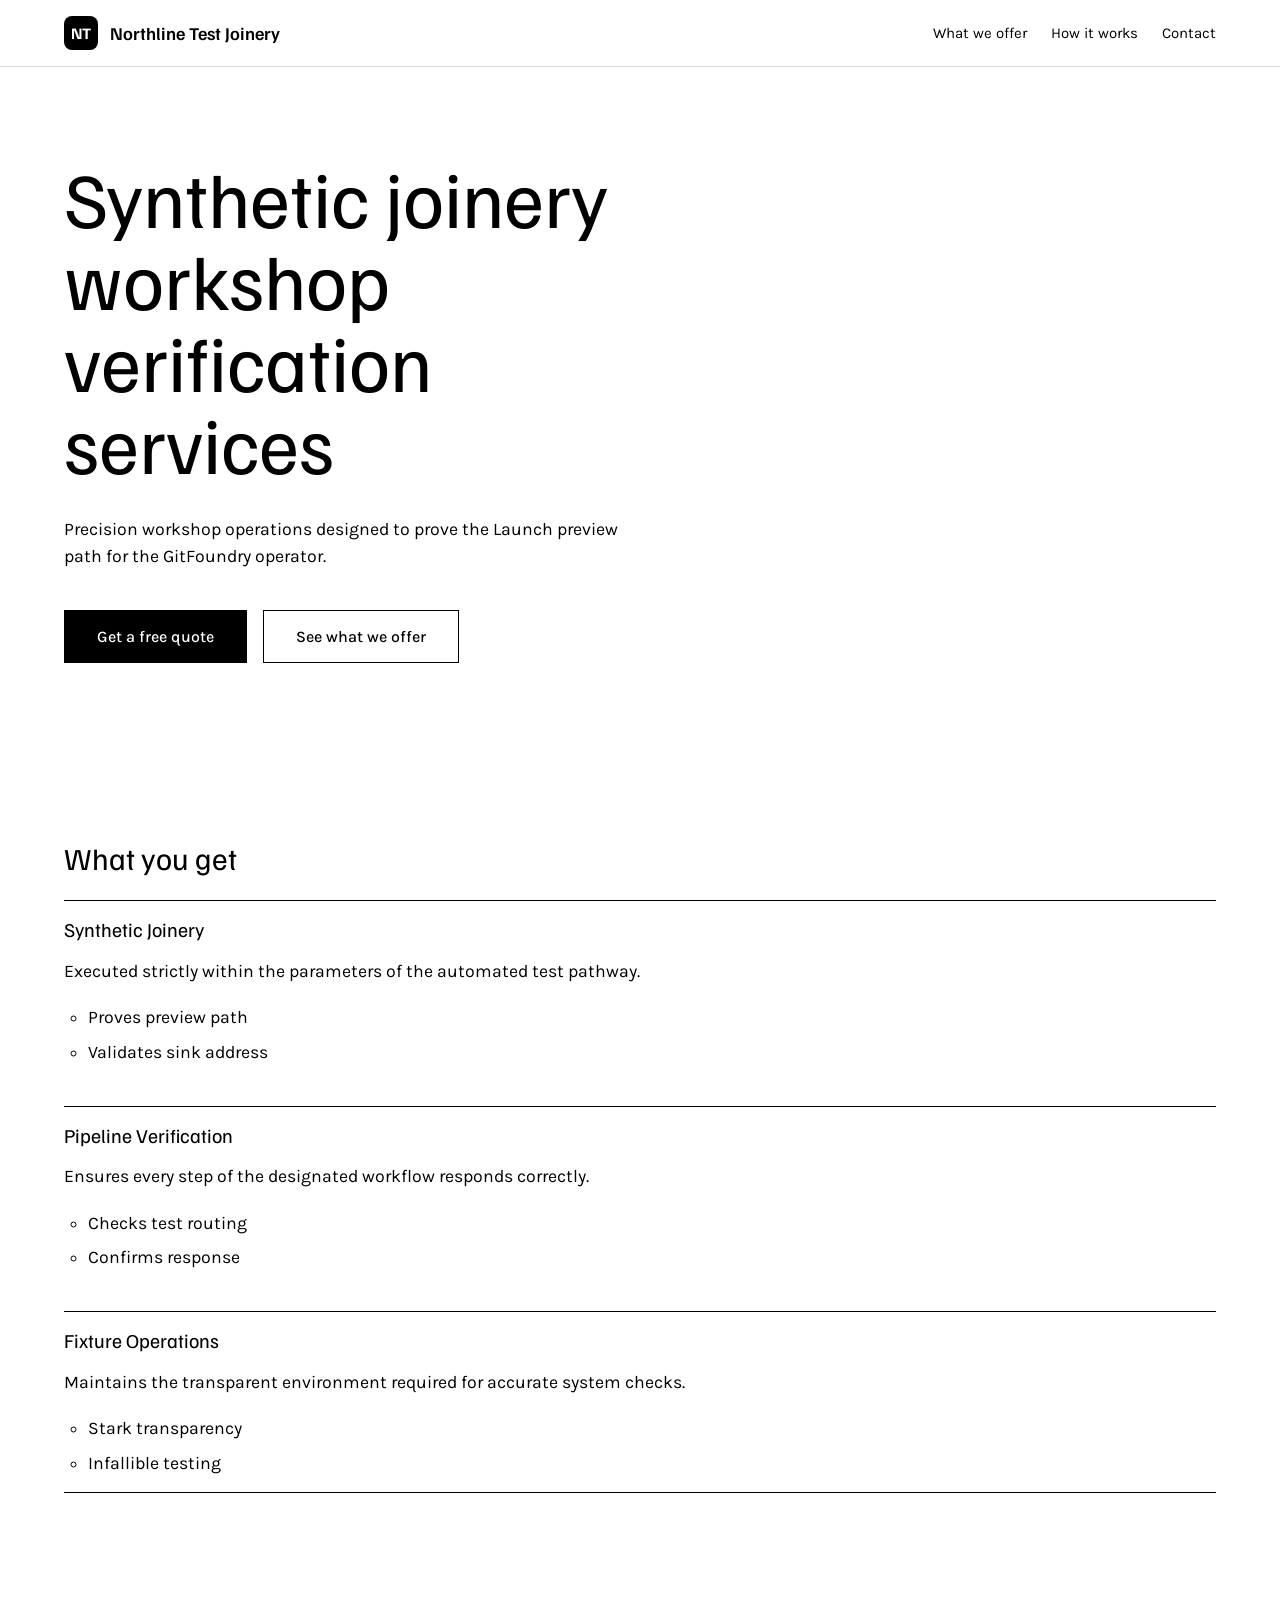
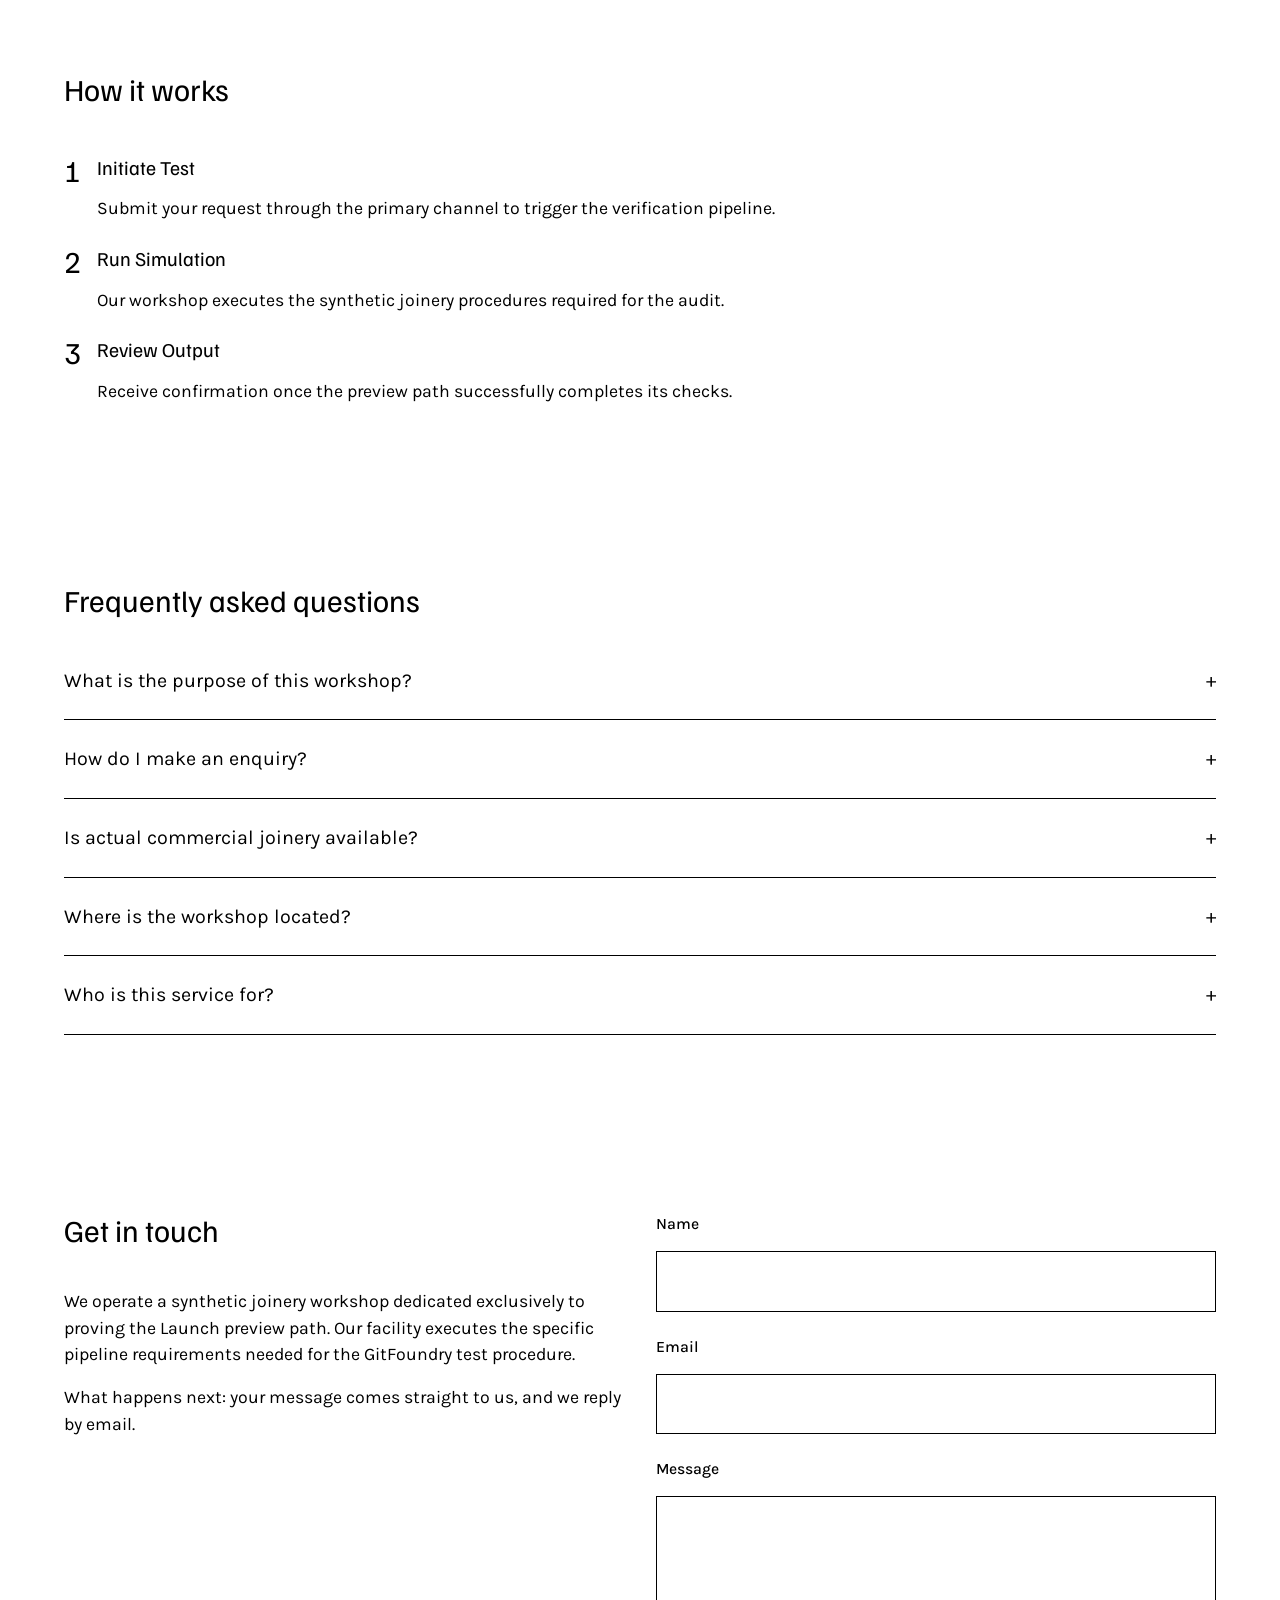
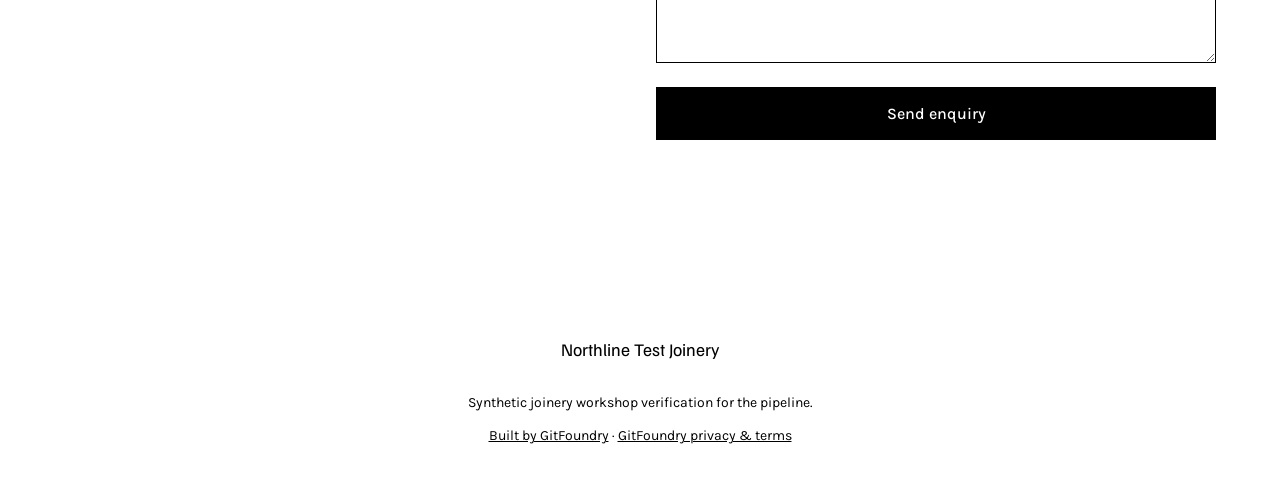
==== commit 2f5ba9ae: "GitFoundry candidate candidate_e6b66cea6d20471008224ea9921fcdded52e37bf9fb342fac580484a7f7d74f2" ====
--- a/index.html
+++ b/index.html
@@ -3,8 +3,8 @@
 <head>
   <meta charset="UTF-8">
   <meta name="viewport" content="width=device-width, initial-scale=1.0">
-  <title>Northline Test Joinery — Precision joinery built for exact specifications</title>
-  <meta name="description" content="Northline Test Joinery provides precise synthetic joinery workshop services for the GitFoundry TEST operator. Contact us today to discuss your exact requirements.">
+  <title>Northline Test Joinery — Synthetic joinery workshop verification services</title>
+  <meta name="description" content="Northline Test Joinery provides synthetic joinery workshop verification services to prove the Launch preview path for the GitFoundry operator checking this candidate.">
   <link rel="icon" href="favicon.svg" type="image/svg+xml">
   <link href="https://fonts.googleapis.com/css2?family=Familjen+Grotesk:wght@400..700&family=Karla:wght@300..800&display=swap" rel="stylesheet">
   <link rel="stylesheet" href="styles.css">
@@ -12,12 +12,12 @@
   .menu-toggle { display: none !important; }
   </style></noscript>
   <meta property="og:title" content="Northline Test Joinery">
-  <meta property="og:description" content="Northline Test Joinery provides precise synthetic joinery workshop services for the GitFoundry TEST operator. Contact us today to discuss your exact requirements.">
+  <meta property="og:description" content="Northline Test Joinery provides synthetic joinery workshop verification services to prove the Launch preview path for the GitFoundry operator checking this candidate.">
   <meta property="og:image" content="og-image.png">
   <meta property="og:url" content="index.html">
   <meta property="og:type" content="website">
   <meta name="twitter:card" content="summary_large_image">
-  <script type="application/ld+json">{"@context":"https://schema.org","@type":"ProfessionalService","name":"Northline Test Joinery","description":"We operate a synthetic joinery workshop to prove the Launch preview path. Every build is executed strictly to your provided specifications under stark white light."}</script>
+  <script type="application/ld+json">{"@context":"https://schema.org","@type":"ProfessionalService","name":"Northline Test Joinery","description":"We operate a synthetic joinery workshop dedicated exclusively to proving the Launch preview path. Our facility executes the specific pipeline requirements needed for the GitFoundry test procedure."}</script>
 </head>
 <body>
 <a class="skip-link" href="#main">Skip to content</a>
@@ -33,8 +33,8 @@
       <span class="menu-toggle__bar" aria-hidden="true"></span>
     </button>
     <nav class="primary-nav" id="primary-nav" aria-label="Primary">
-      <a href="#features-grid">What we offer</a>
-      <a href="#how-it-works">How it works</a>
+      <a href="#features-list">What we offer</a>
+      <a href="#process-steps">How it works</a>
       <a href="#contact-block">Contact</a>
     </nav>
   </div>
@@ -44,61 +44,69 @@
 <section data-section="hero-split" data-surface="dominant" id="hero-split" class="hero-split">
   <div class="container hero-split__inner">
     <div class="hero-split__text">
-      <h1 class="hero-split__headline">Precision joinery built for exact specifications</h1>
-      <p class="hero-split__sub">Workshop joinery services delivered to exact requirements for the GitFoundry TEST operator.</p>
+      <h1 class="hero-split__headline">Synthetic joinery workshop verification services</h1>
+      <p class="hero-split__sub">Precision workshop operations designed to prove the Launch preview path for the GitFoundry operator.</p>
       <div class="hero-split__ctas">
         <a href="#contact" class="btn btn--primary">Get a free quote</a>
-        <a href="#features-grid" class="btn btn--ghost">See what we offer</a>
+        <a href="#features-list" class="btn btn--ghost">See what we offer</a>
       </div>
     </div>
 
   </div>
 </section>
-<section data-section="features-grid" data-surface="dominant" id="features-grid" class="features-grid">
+<section data-section="features-list" data-surface="dominant" id="features-list" class="features-list">
   <div class="container">
-    <h2 class="features-grid__title">What you get</h2>
-    <div class="features-grid__cards">
-      <article class="feature-card">
-        <h3 class="feature-card__title">Custom Timber Cutting</h3>
-        <p class="feature-card__desc">Precise dimensioning of materials to fit your exact blueprint tolerances.</p>
-        <ul class="feature-card__bullets"><li>Exact millimetre cuts</li><li>Clean workshop finish</li></ul>
-      </article>
-      <article class="feature-card">
-        <h3 class="feature-card__title">Synthetic Assembly</h3>
-        <p class="feature-card__desc">Controlled workshop assembly designed specifically for test pipeline verification.</p>
-        <ul class="feature-card__bullets"><li>Rigid structural joints</li><li>Reliable test runs</li></ul>
-      </article>
-      <article class="feature-card">
-        <h3 class="feature-card__title">Surface Preparation</h3>
-        <p class="feature-card__desc">Thorough sanding and edge smoothing ready for immediate installation.</p>
-        <ul class="feature-card__bullets"><li>Smooth flat planes</li><li>Ready for finishing</li></ul>
-      </article>
-    </div>
+    <h2 class="features-list__title">What you get</h2>
+    <ul class="features-list__items">
+      <li class="features-list__item">
+        <div class="features-list__body">
+          <h3 class="features-list__name">Synthetic Joinery</h3>
+          <p class="features-list__desc">Executed strictly within the parameters of the automated test pathway.</p>
+          <ul class="features-list__bullets"><li>Proves preview path</li><li>Validates sink address</li></ul>
+        </div>
+      </li>
+      <li class="features-list__item">
+        <div class="features-list__body">
+          <h3 class="features-list__name">Pipeline Verification</h3>
+          <p class="features-list__desc">Ensures every step of the designated workflow responds correctly.</p>
+          <ul class="features-list__bullets"><li>Checks test routing</li><li>Confirms response</li></ul>
+        </div>
+      </li>
+      <li class="features-list__item">
+        <div class="features-list__body">
+          <h3 class="features-list__name">Fixture Operations</h3>
+          <p class="features-list__desc">Maintains the transparent environment required for accurate system checks.</p>
+          <ul class="features-list__bullets"><li>Stark transparency</li><li>Infallible testing</li></ul>
+        </div>
+      </li>
+    </ul>
   </div>
 </section>
-<section data-section="how-it-works" data-surface="dominant" id="how-it-works" class="how-it-works">
+<section data-section="process-steps" data-surface="dominant" id="process-steps" class="process-steps">
   <div class="container">
-    <h2 class="how-it-works__title">How it works</h2>
-    <ol class="how-it-works__steps">
-      <li class="how-step">
-        <span class="how-step__num" aria-hidden="true">1</span>
+    <div class="process-steps__intro">
+    <h2 class="process-steps__title">How it works</h2>
+    </div>
+    <ol class="process-steps__list">
+      <li class="process-step">
+        <span class="process-step__num" aria-hidden="true">1</span>
         <div class="process-step__body">
-        <h3 class="how-step__heading">Submit Specifications</h3>
-        <p class="how-step__desc">Send over your exact measurements and project requirements.</p>
+          <h3 class="process-step__heading">Initiate Test</h3>
+          <p class="process-step__desc">Submit your request through the primary channel to trigger the verification pipeline.</p>
         </div>
       </li>
-      <li class="how-step">
-        <span class="how-step__num" aria-hidden="true">2</span>
+      <li class="process-step">
+        <span class="process-step__num" aria-hidden="true">2</span>
         <div class="process-step__body">
-        <h3 class="how-step__heading">Workshop Build</h3>
-        <p class="how-step__desc">We execute the joinery work precisely to your instructions.</p>
+          <h3 class="process-step__heading">Run Simulation</h3>
+          <p class="process-step__desc">Our workshop executes the synthetic joinery procedures required for the audit.</p>
         </div>
       </li>
-      <li class="how-step">
-        <span class="how-step__num" aria-hidden="true">3</span>
+      <li class="process-step">
+        <span class="process-step__num" aria-hidden="true">3</span>
         <div class="process-step__body">
-        <h3 class="how-step__heading">Quality Check</h3>
-        <p class="how-step__desc">Every piece is inspected against the initial brief before dispatch.</p>
+          <h3 class="process-step__heading">Review Output</h3>
+          <p class="process-step__desc">Receive confirmation once the preview path successfully completes its checks.</p>
         </div>
       </li>
     </ol>
@@ -109,24 +117,24 @@
     <h2 class="faq-accordion__title">Frequently asked questions</h2>
     <div class="faq-accordion__list">
       <details class="faq-item">
-        <summary class="faq-item__question">What type of joinery work do you undertake?</summary>
-        <div class="faq-item__answer"><p>We handle synthetic joinery workshop tasks exclusively designed to prove the Launch preview path and meet test pipeline specifications.</p></div>
+        <summary class="faq-item__question">What is the purpose of this workshop?</summary>
+        <div class="faq-item__answer"><p>It exists solely to prove the Launch preview path for the GitFoundry operator test.</p></div>
       </details>
       <details class="faq-item">
-        <summary class="faq-item__question">How do I submit my specifications?</summary>
-        <div class="faq-item__answer"><p>Send your exact requirements directly through our contact form or call us to discuss your build parameters.</p></div>
+        <summary class="faq-item__question">How do I make an enquiry?</summary>
+        <div class="faq-item__answer"><p>Use the contact details provided to submit your verification requirements directly to our team.</p></div>
+      </details>
+      <details class="faq-item">
+        <summary class="faq-item__question">Is actual commercial joinery available?</summary>
+        <div class="faq-item__answer"><p>No, this facility handles synthetic test operations only.</p></div>
       </details>
       <details class="faq-item">
         <summary class="faq-item__question">Where is the workshop located?</summary>
-        <div class="faq-item__answer"><p>Our workshop operates at the designated invalid sink address required by the TEST pipeline.</p></div>
+        <div class="faq-item__answer"><p>It operates at the invalid sink address specified by the test pipeline.</p></div>
       </details>
       <details class="faq-item">
-        <summary class="faq-item__question">What is the typical turnaround time?</summary>
-        <div class="faq-item__answer"><p>Turnaround depends on the complexity of your test requirements. Contact us directly for a clear schedule on your build.</p></div>
-      </details>
-      <details class="faq-item">
-        <summary class="faq-item__question">Are quotes provided free of charge?</summary>
-        <div class="faq-item__answer"><p>Yes. We review your specifications and provide a straightforward quote before any workshop work begins.</p></div>
+        <summary class="faq-item__question">Who is this service for?</summary>
+        <div class="faq-item__answer"><p>It is built exclusively for the GitFoundry test operator checking this candidate.</p></div>
       </details>
     </div>
   </div>
@@ -135,9 +143,9 @@
   <div class="container contact-block__inner" id="contact-block">
     <div class="contact-block__info">
       <h2 class="contact-block__title">Get in touch</h2>
-      <p class="contact-block__about">We operate a synthetic joinery workshop to prove the Launch preview path. Every build is executed strictly to your provided specifications under stark white light.</p>
+      <p class="contact-block__about">We operate a synthetic joinery workshop dedicated exclusively to proving the Launch preview path. Our facility executes the specific pipeline requirements needed for the GitFoundry test procedure.</p>
       <p class="contact-block__promise">What happens next: your message comes straight to us, and we reply by email.</p>
-      <ul class="contact-block__signals"><li>Operates exclusively as a synthetic TEST joinery workshop</li><li>Located at the designated invalid sink address for the TEST pipeline</li></ul>
+      
     </div>
     <form class="contact-block__form" action="https://gitfoundry-worker-test.gitfoundry.workers.dev/api/site-enquiry" method="POST">
       <input type="hidden" name="subject" value="Enquiry from Northline Test Joinery">
@@ -163,7 +171,7 @@
 <footer class="site-footer">
   <div class="container site-footer__inner">
     <p class="site-footer__brand">Northline Test Joinery</p>
-    <p class="site-footer__tagline">Uncompromising precision joinery for test pipelines.</p>
+    <p class="site-footer__tagline">Synthetic joinery workshop verification for the pipeline.</p>
     <p class="site-footer__built"><a href="https://gitfoundry.co.uk">Built by GitFoundry</a> · <a href="https://gitfoundry.co.uk/legal">GitFoundry privacy &amp; terms</a></p>
   </div>
 </footer>
